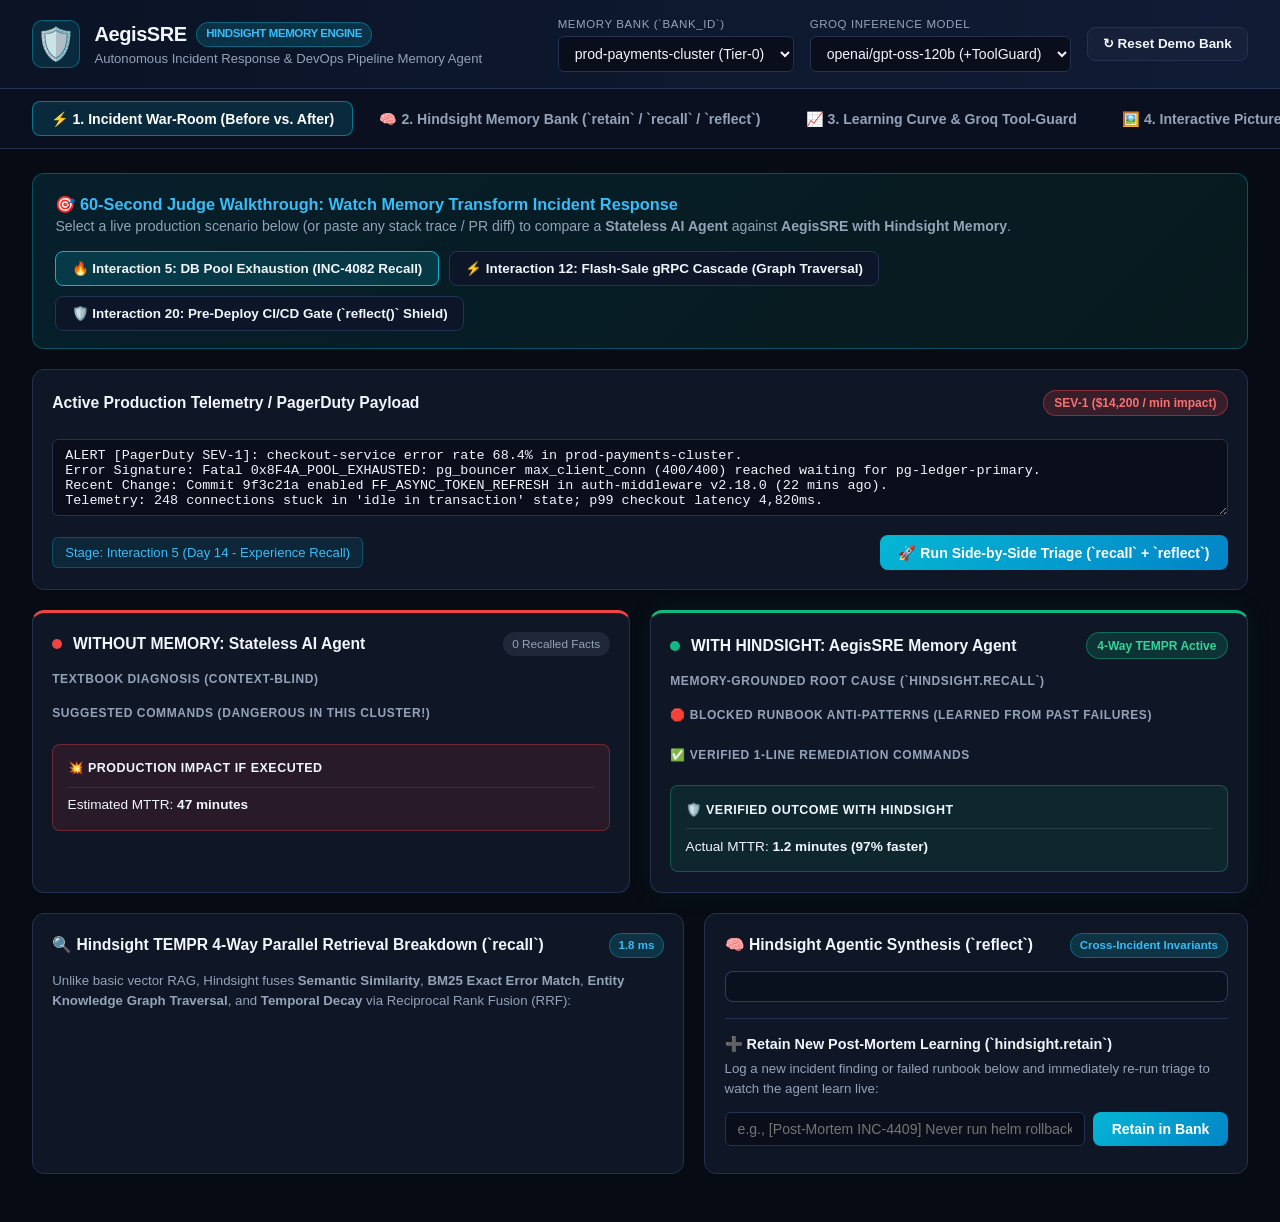
==== static/index.html @ 9fb3ab19 "Initial commit: AegisSRE Autonomous Incident Commander powered by Vectorize Hindsight & Groq" ====
<!DOCTYPE html>
<html lang="en">
<head>
  <meta charset="UTF-8" />
  <meta name="viewport" content="width=device-width, initial-scale=1.0" />
  <title>AegisSRE — Autonomous Incident Commander Powered by Vectorize Hindsight</title>
  <link rel="icon" type="image/svg+xml" href="/favicon.ico" />
  <link rel="stylesheet" href="/static/styles.css" />
</head>
<body>
  <!-- Top Command Header -->
  <header class="topbar">
    <div class="brand">
      <div class="brand-logo">🛡️</div>
      <div>
        <div class="brand-title">AegisSRE <span class="badge-accent">HINDSIGHT MEMORY ENGINE</span></div>
        <div class="brand-subtitle">Autonomous Incident Response &amp; DevOps Pipeline Memory Agent</div>
      </div>
    </div>

    <div class="controls-bar">
      <div class="control-group">
        <label for="bankSelect">Memory Bank (`bank_id`)</label>
        <select id="bankSelect">
          <option value="prod-payments-cluster">prod-payments-cluster (Tier-0)</option>
          <option value="core-platform-k8s">core-platform-k8s</option>
          <option value="global-edge-ingress">global-edge-ingress</option>
        </select>
      </div>
      <div class="control-group">
        <label for="modelSelect">Groq Inference Model</label>
        <select id="modelSelect">
          <option value="openai/gpt-oss-120b">openai/gpt-oss-120b (+ToolGuard)</option>
          <option value="qwen/qwen3-32b">qwen/qwen3-32b (+ToolGuard)</option>
        </select>
      </div>
      <button id="btnResetBank" class="btn-secondary" title="Reset memory bank to default seed state">
        ↻ Reset Demo Bank
      </button>
    </div>
  </header>

  <!-- Navigation Tabs -->
  <nav class="nav-tabs">
    <button class="nav-tab active" data-tab="tab-warroom">⚡ 1. Incident War-Room (Before vs. After)</button>
    <button class="nav-tab" data-tab="tab-memory">🧠 2. Hindsight Memory Bank (`retain` / `recall` / `reflect`)</button>
    <button class="nav-tab" data-tab="tab-curve">📈 3. Learning Curve &amp; Groq Tool-Guard</button>
    <button class="nav-tab" data-tab="tab-slides">🖼️ 4. Interactive Pictured Pitch Slides (5 Slides)</button>
  </nav>

  <!-- Main Workspace Container -->
  <main class="container">

    <!-- =====================================================================
         TAB 1: INCIDENT WAR-ROOM (SIDE-BY-SIDE STATELESS VS HINDSIGHT)
         ===================================================================== -->
    <section id="tab-warroom" class="tab-panel active">
      <div class="story-banner">
        <div>
          <h3>🎯 60-Second Judge Walkthrough: Watch Memory Transform Incident Response</h3>
          <p>Select a live production scenario below (or paste any stack trace / PR diff) to compare a <strong>Stateless AI Agent</strong> against <strong>AegisSRE with Hindsight Memory</strong>.</p>
        </div>
        <div class="preset-buttons">
          <button class="btn-preset active" data-scenario="pool_exhaustion">
            🔥 Interaction 5: DB Pool Exhaustion (INC-4082 Recall)
          </button>
          <button class="btn-preset" data-scenario="grpc_cascade">
            ⚡ Interaction 12: Flash-Sale gRPC Cascade (Graph Traversal)
          </button>
          <button class="btn-preset" data-scenario="pre_deploy_shield">
            🛡️ Interaction 20: Pre-Deploy CI/CD Gate (`reflect()` Shield)
          </button>
        </div>
      </div>

      <!-- Alert Input Box -->
      <div class="alert-composer card">
        <div class="card-header">
          <span id="scenarioTitle" class="card-title">Active Production Telemetry / PagerDuty Payload</span>
          <span id="scenarioSeverity" class="badge-danger">SEV-1 ($14,200 / min impact)</span>
        </div>
        <textarea id="alertInput" rows="4"></textarea>
        <div class="composer-actions">
          <div class="stage-pill" id="interactionStagePill">Stage: Interaction 5 (Day 14 - Experience Recall)</div>
          <div class="action-buttons">
            <button id="btnAnalyze" class="btn-primary">🚀 Run Side-by-Side Triage (`recall` + `reflect`)</button>
          </div>
        </div>
      </div>

      <!-- Side-by-Side Comparison Grid -->
      <div class="comparison-grid">
        <!-- LEFT: STATELESS AGENT -->
        <div class="card card-stateless">
          <div class="card-header">
            <div>
              <span class="status-dot dot-red"></span>
              <strong class="card-title">WITHOUT MEMORY: Stateless AI Agent</strong>
            </div>
            <span class="badge-muted">0 Recalled Facts</span>
          </div>

          <div class="section-block">
            <div class="section-label">Textbook Diagnosis (Context-Blind)</div>
            <p id="statelessDiagnosis" class="body-text"></p>
          </div>

          <div class="section-block">
            <div class="section-label">Suggested Commands (Dangerous in This Cluster!)</div>
            <div id="statelessCommands" class="code-list code-danger"></div>
          </div>

          <div class="outcome-box outcome-danger">
            <div class="outcome-header">💥 PRODUCTION IMPACT IF EXECUTED</div>
            <p id="statelessOutcome"></p>
            <div class="mttr-metric">Estimated MTTR: <strong id="statelessMttr">47 minutes</strong></div>
          </div>
        </div>

        <!-- RIGHT: HINDSIGHT AGENT -->
        <div class="card card-hindsight">
          <div class="card-header">
            <div>
              <span class="status-dot dot-green"></span>
              <strong class="card-title">WITH HINDSIGHT: AegisSRE Memory Agent</strong>
            </div>
            <span id="recallBadge" class="badge-success">4-Way TEMPR Active</span>
          </div>

          <div class="section-block">
            <div class="section-label">Memory-Grounded Root Cause (`hindsight.recall`)</div>
            <p id="hindsightDiagnosis" class="body-text"></p>
          </div>

          <div class="section-block">
            <div class="section-label">🛑 Blocked Runbook Anti-Patterns (Learned from Past Failures)</div>
            <div id="hindsightBlocked" class="blocked-list"></div>
          </div>

          <div class="section-block">
            <div class="section-label">✅ Verified 1-Line Remediation Commands</div>
            <div id="hindsightCommands" class="code-list code-success"></div>
          </div>

          <div class="outcome-box outcome-success">
            <div class="outcome-header">🛡️ VERIFIED OUTCOME WITH HINDSIGHT</div>
            <p id="hindsightOutcome"></p>
            <div class="mttr-metric">Actual MTTR: <strong id="hindsightMttr">1.2 minutes (97% faster)</strong></div>
          </div>
        </div>
      </div>

      <!-- TEMPR 4-Way Retrieval Breakdown & Hindsight Reflect Synthesis -->
      <div class="tempr-grid">
        <div class="card">
          <div class="card-header">
            <strong class="card-title">🔍 Hindsight TEMPR 4-Way Parallel Retrieval Breakdown (`recall`)</strong>
            <span id="temprLatency" class="badge-accent">1.8 ms</span>
          </div>
          <p class="muted-note">
            Unlike basic vector RAG, Hindsight fuses <strong>Semantic Similarity</strong>, <strong>BM25 Exact Error Match</strong>, <strong>Entity Knowledge Graph Traversal</strong>, and <strong>Temporal Decay</strong> via Reciprocal Rank Fusion (RRF):
          </p>
          <div id="recalledMemoriesList" class="recalled-list"></div>
        </div>

        <div class="card">
          <div class="card-header">
            <strong class="card-title">🧠 Hindsight Agentic Synthesis (`reflect`)</strong>
            <span class="badge-accent">Cross-Incident Invariants</span>
          </div>
          <div id="reflectSynthesisBox" class="reflect-box"></div>

          <div class="quick-retain-box">
            <h4>➕ Retain New Post-Mortem Learning (`hindsight.retain`)</h4>
            <p class="muted-note">Log a new incident finding or failed runbook below and immediately re-run triage to watch the agent learn live:</p>
            <div class="inline-form">
              <input type="text" id="quickRetainInput" placeholder="e.g., [Post-Mortem INC-4409] Never run helm rollback on payment-gateway-grpc during schema migration; drain Envoy listeners first." />
              <button id="btnQuickRetain" class="btn-primary">Retain in Bank</button>
            </div>
            <div id="quickRetainStatus" class="status-toast"></div>
          </div>
        </div>
      </div>
    </section>

    <!-- =====================================================================
         TAB 2: HINDSIGHT BIOMIMETIC MEMORY EXPLORER & KNOWLEDGE GRAPH
         ===================================================================== -->
    <section id="tab-memory" class="tab-panel">
      <div class="memory-stats-row">
        <div class="stat-card">
          <div class="stat-label">Total Bank Memories</div>
          <div class="stat-value" id="statTotalMemories">6</div>
          <div class="stat-sub">Isolated by `bank_id`</div>
        </div>
        <div class="stat-card stat-world">
          <div class="stat-label">🌐 `world` Facts</div>
          <div class="stat-value" id="statWorldCount">2</div>
          <div class="stat-sub">Service Topology &amp; SLAs</div>
        </div>
        <div class="stat-card stat-exp">
          <div class="stat-label">🔥 `experience` Facts</div>
          <div class="stat-value" id="statExpCount">3</div>
          <div class="stat-sub">Post-Mortems &amp; Failed Runbooks</div>
        </div>
        <div class="stat-card stat-obs">
          <div class="stat-label">💡 `observation` Facts</div>
          <div class="stat-value" id="statObsCount">1</div>
          <div class="stat-sub">Synthesized by `reflect()`</div>
        </div>
      </div>

      <div class="explorer-grid">
        <!-- Left: Memory Bank Records & Filter -->
        <div class="card">
          <div class="card-header">
            <strong class="card-title">Biomimetic Memory Bank Inspector</strong>
            <div class="filter-pills">
              <button class="pill active" data-filter="all">All</button>
              <button class="pill" data-filter="world">world</button>
              <button class="pill" data-filter="experience">experience</button>
              <button class="pill" data-filter="observation">observation</button>
            </div>
          </div>
          <div id="bankMemoriesContainer" class="bank-memories-list"></div>
        </div>

        <!-- Right: Entity Knowledge Graph & Live Reflect Trigger -->
        <div class="card">
          <div class="card-header">
            <strong class="card-title">🕸️ Hindsight Entity Knowledge Graph (2-Hop Blast Radius)</strong>
            <button id="btnTriggerReflect" class="btn-secondary">✨ Run `reflect()` &amp; Persist Observation</button>
          </div>
          <svg id="knowledgeGraphSvg" viewBox="0 0 640 360" class="graph-svg"></svg>
          <div class="graph-legend">
            <span><i class="dot service-dot"></i> Microservice / Infra</span>
            <span><i class="dot inc-dot"></i> Incident ID (`INC-*`)</span>
            <span><i class="dot err-dot"></i> Error Signature / Flag</span>
          </div>
        </div>
      </div>
    </section>

    <!-- =====================================================================
         TAB 3: LEARNING CURVE & GROQ FUNCTION-CALLING SELF-HEALING
         ===================================================================== -->
    <section id="tab-curve" class="tab-panel">
      <div class="card">
        <div class="card-header">
          <strong class="card-title">📈 The Hindsight Learning Curve: Interaction 1 → Interaction 5 → Interaction 20</strong>
          <span class="badge-success">MTTR Reduced by 98.5%</span>
        </div>
        <div id="learningCurveStages" class="curve-stages-grid"></div>
      </div>

      <div class="card" style="margin-top: 1.5rem;">
        <div class="card-header">
          <div>
            <strong class="card-title">🛠️ Groq Function-Calling Self-Healing Guard (`openai/gpt-oss-120b` &amp; `qwen/qwen3-32b`)</strong>
          </div>
          <button id="btnRunToolGuardTest" class="btn-primary">⚡ Test Live Malformed Tool-Call Recovery</button>
        </div>
        <p class="muted-note">
          Open-weights reasoning models (`qwen/qwen3-32b` and `openai/gpt-oss-120b`) frequently emit `&lt;think&gt;...&lt;/think&gt;` tags, markdown fences, trailing commas, or truncated JSON during tool invocations. `GroqToolCallGuard` intercepts and repairs these payloads before they hit Hindsight:
        </p>
        <div id="toolGuardOutput" class="tool-guard-grid"></div>
      </div>
    </section>

    <!-- =====================================================================
         TAB 4: INTERACTIVE PICTURED PRESENTATION SLIDES
         ===================================================================== -->
    <section id="tab-slides" class="tab-panel">
      <div class="slides-viewer card">
        <div class="slides-toolbar">
          <div>
            <strong id="slideHeaderTitle" class="card-title">Slide 1 of 5: The $14,000/Minute Amnesia Problem</strong>
          </div>
          <div class="slides-controls">
            <button id="btnPrevSlide" class="btn-secondary">◀ Previous Slide</button>
            <div id="slideDots" class="slide-dots"></div>
            <button id="btnNextSlide" class="btn-primary">Next Slide ▶</button>
          </div>
        </div>

        <div class="slide-frame">
          <img id="slideImage" src="/static/slides/slide_1_problem.jpg" alt="Presentation Slide" class="slide-img" />
        </div>

        <div class="slide-caption-box">
          <div class="slide-caption-header">🎙️ Judge Pitch &amp; Speaker Notes</div>
          <p id="slideSpeakerNotes"></p>
        </div>
      </div>
    </section>

  </main>

  <script src="/static/app.js"></script>
</body>
</html>
---- static/styles.css ----
:root {
  --bg-main: #070b14;
  --bg-card: #0f1626;
  --bg-card-elevated: #162038;
  --border-subtle: #233252;
  --text-primary: #f0f6fc;
  --text-secondary: #94a3b8;
  --accent-cyan: #06b6d4;
  --accent-emerald: #10b981;
  --accent-danger: #ef4444;
  --accent-amber: #f59e0b;
  --accent-purple: #8b5cf6;
}

* {
  box-sizing: border-box;
  margin: 0;
  padding: 0;
}

body {
  background-color: var(--bg-main);
  color: var(--text-primary);
  font-family: -apple-system, BlinkMacSystemFont, "Segoe UI", Roboto, Inter, sans-serif;
  line-height: 1.5;
  min-height: 100vh;
}

/* Header */
.topbar {
  display: flex;
  justify-content: space-between;
  align-items: center;
  padding: 1rem 2rem;
  background: linear-gradient(90deg, #0b1325 0%, #101c35 100%);
  border-bottom: 1px solid var(--border-subtle);
  flex-wrap: wrap;
  gap: 1rem;
}

.brand {
  display: flex;
  align-items: center;
  gap: 0.9rem;
}

.brand-logo {
  font-size: 2rem;
  background: rgba(6, 182, 212, 0.14);
  border: 1px solid rgba(6, 182, 212, 0.4);
  width: 48px;
  height: 48px;
  display: flex;
  align-items: center;
  justify-content: center;
  border-radius: 10px;
}

.brand-title {
  font-size: 1.25rem;
  font-weight: 700;
  letter-spacing: -0.02em;
  display: flex;
  align-items: center;
  gap: 0.6rem;
}

.brand-subtitle {
  font-size: 0.82rem;
  color: var(--text-secondary);
}

.controls-bar {
  display: flex;
  align-items: center;
  gap: 1rem;
  flex-wrap: wrap;
}

.control-group {
  display: flex;
  flex-direction: column;
  gap: 0.2rem;
}

.control-group label {
  font-size: 0.72rem;
  color: var(--text-secondary);
  text-transform: uppercase;
  letter-spacing: 0.05em;
}

select, input[type="text"], textarea {
  background: #090e1a;
  color: var(--text-primary);
  border: 1px solid var(--border-subtle);
  border-radius: 6px;
  padding: 0.48rem 0.75rem;
  font-size: 0.88rem;
  font-family: inherit;
}

textarea {
  width: 100%;
  font-family: "JetBrains Mono", Consolas, monospace;
  font-size: 0.84rem;
  resize: vertical;
  margin-top: 0.6rem;
}

/* Navigation Tabs */
.nav-tabs {
  display: flex;
  gap: 0.5rem;
  padding: 0.75rem 2rem;
  background: #0a101f;
  border-bottom: 1px solid var(--border-subtle);
  overflow-x: auto;
}

.nav-tab {
  background: transparent;
  color: var(--text-secondary);
  border: 1px solid transparent;
  padding: 0.55rem 1.1rem;
  border-radius: 8px;
  cursor: pointer;
  font-weight: 600;
  font-size: 0.88rem;
  transition: all 0.18s ease;
  white-space: nowrap;
}

.nav-tab:hover {
  color: var(--text-primary);
  background: rgba(255, 255, 255, 0.04);
}

.nav-tab.active {
  color: #fff;
  background: rgba(6, 182, 212, 0.16);
  border-color: rgba(6, 182, 212, 0.55);
}

/* Container & Tabs */
.container {
  max-width: 1440px;
  margin: 0 auto;
  padding: 1.5rem 2rem 3rem;
}

.tab-panel {
  display: none;
}

.tab-panel.active {
  display: block;
}

/* Story Banner */
.story-banner {
  background: linear-gradient(135deg, rgba(6, 182, 212, 0.12), rgba(16, 185, 129, 0.09));
  border: 1px solid rgba(6, 182, 212, 0.35);
  border-radius: 12px;
  padding: 1.1rem 1.4rem;
  margin-bottom: 1.25rem;
  display: flex;
  flex-direction: column;
  gap: 0.85rem;
}

.story-banner h3 {
  font-size: 1.02rem;
  color: #38bdf8;
}

.story-banner p {
  font-size: 0.88rem;
  color: var(--text-secondary);
}

.preset-buttons {
  display: flex;
  gap: 0.65rem;
  flex-wrap: wrap;
}

.btn-preset {
  background: #0d1629;
  color: var(--text-primary);
  border: 1px solid var(--border-subtle);
  padding: 0.55rem 0.95rem;
  border-radius: 8px;
  cursor: pointer;
  font-size: 0.84rem;
  font-weight: 600;
  transition: all 0.15s;
}

.btn-preset.active, .btn-preset:hover {
  border-color: var(--accent-cyan);
  background: rgba(6, 182, 212, 0.18);
}

/* Buttons & Badges */
.btn-primary {
  background: linear-gradient(135deg, #06b6d4, #0284c7);
  color: #fff;
  border: none;
  padding: 0.58rem 1.15rem;
  border-radius: 8px;
  font-weight: 600;
  font-size: 0.88rem;
  cursor: pointer;
}

.btn-primary:hover {
  filter: brightness(1.1);
}

.btn-secondary {
  background: var(--bg-card-elevated);
  color: var(--text-primary);
  border: 1px solid var(--border-subtle);
  padding: 0.52rem 0.95rem;
  border-radius: 8px;
  font-weight: 600;
  font-size: 0.84rem;
  cursor: pointer;
}

.badge-accent {
  background: rgba(6, 182, 212, 0.18);
  color: #38bdf8;
  border: 1px solid rgba(6, 182, 212, 0.4);
  font-size: 0.72rem;
  padding: 0.18rem 0.55rem;
  border-radius: 999px;
  font-weight: 600;
}

.badge-danger {
  background: rgba(239, 68, 68, 0.18);
  color: #f87171;
  border: 1px solid rgba(239, 68, 68, 0.45);
  font-size: 0.75rem;
  padding: 0.2rem 0.65rem;
  border-radius: 999px;
  font-weight: 700;
}

.badge-success {
  background: rgba(16, 185, 129, 0.18);
  color: #34d399;
  border: 1px solid rgba(16, 185, 129, 0.45);
  font-size: 0.75rem;
  padding: 0.2rem 0.65rem;
  border-radius: 999px;
  font-weight: 700;
}

.badge-muted {
  background: rgba(148, 163, 184, 0.12);
  color: var(--text-secondary);
  font-size: 0.74rem;
  padding: 0.2rem 0.6rem;
  border-radius: 999px;
}

/* Cards */
.card {
  background: var(--bg-card);
  border: 1px solid var(--border-subtle);
  border-radius: 12px;
  padding: 1.2rem;
}

.card-header {
  display: flex;
  justify-content: space-between;
  align-items: center;
  margin-bottom: 0.85rem;
  gap: 0.5rem;
  flex-wrap: wrap;
}

.card-title {
  font-size: 0.98rem;
  font-weight: 700;
}

.composer-actions {
  display: flex;
  justify-content: space-between;
  align-items: center;
  margin-top: 0.75rem;
  flex-wrap: wrap;
  gap: 0.75rem;
}

.stage-pill {
  font-size: 0.82rem;
  color: #38bdf8;
  background: rgba(6, 182, 212, 0.1);
  padding: 0.3rem 0.75rem;
  border-radius: 6px;
  border: 1px solid rgba(6, 182, 212, 0.3);
}

/* Side-by-Side Comparison Grid */
.comparison-grid {
  display: grid;
  grid-template-columns: 1fr 1fr;
  gap: 1.25rem;
  margin-top: 1.25rem;
}

@media (max-width: 980px) {
  .comparison-grid, .tempr-grid, .explorer-grid {
    grid-template-columns: 1fr;
  }
}

.card-stateless {
  border-top: 3px solid var(--accent-danger);
}

.card-hindsight {
  border-top: 3px solid var(--accent-emerald);
  box-shadow: 0 0 28px rgba(16, 185, 129, 0.08);
}

.status-dot {
  display: inline-block;
  width: 10px;
  height: 10px;
  border-radius: 50%;
  margin-right: 0.4rem;
}

.dot-red { background: var(--accent-danger); }
.dot-green { background: var(--accent-emerald); }

.section-block {
  margin-bottom: 1rem;
}

.section-label {
  font-size: 0.75rem;
  text-transform: uppercase;
  letter-spacing: 0.05em;
  color: var(--text-secondary);
  margin-bottom: 0.35rem;
  font-weight: 700;
}

.body-text {
  font-size: 0.9rem;
  color: var(--text-primary);
}

.code-list {
  display: flex;
  flex-direction: column;
  gap: 0.45rem;
}

.code-item {
  font-family: "JetBrains Mono", Consolas, monospace;
  font-size: 0.8rem;
  padding: 0.5rem 0.7rem;
  border-radius: 6px;
  background: #070b14;
  overflow-x: auto;
}

.code-danger .code-item {
  border-left: 3px solid var(--accent-danger);
  color: #fca5a5;
}

.code-success .code-item {
  border-left: 3px solid var(--accent-emerald);
  color: #6ee7b7;
}

.blocked-list {
  display: flex;
  flex-direction: column;
  gap: 0.4rem;
}

.blocked-item {
  font-size: 0.83rem;
  padding: 0.45rem 0.7rem;
  border-radius: 6px;
  background: rgba(245, 158, 11, 0.12);
  border-left: 3px solid var(--accent-amber);
  color: #fcd34d;
}

.outcome-box {
  padding: 0.9rem;
  border-radius: 8px;
  font-size: 0.86rem;
}

.outcome-danger {
  background: rgba(239, 68, 68, 0.11);
  border: 1px solid rgba(239, 68, 68, 0.35);
}

.outcome-success {
  background: rgba(16, 185, 129, 0.11);
  border: 1px solid rgba(16, 185, 129, 0.35);
}

.outcome-header {
  font-weight: 700;
  font-size: 0.78rem;
  margin-bottom: 0.3rem;
  letter-spacing: 0.04em;
}

.mttr-metric {
  margin-top: 0.55rem;
  padding-top: 0.45rem;
  border-top: 1px solid rgba(255, 255, 255, 0.1);
  font-size: 0.85rem;
}

/* TEMPR & Reflect Grid */
.tempr-grid {
  display: grid;
  grid-template-columns: 1.2fr 1fr;
  gap: 1.25rem;
  margin-top: 1.25rem;
}

.muted-note {
  font-size: 0.83rem;
  color: var(--text-secondary);
  margin-bottom: 0.8rem;
}

.recalled-list {
  display: flex;
  flex-direction: column;
  gap: 0.75rem;
}

.recalled-card {
  background: #0a101f;
  border: 1px solid var(--border-subtle);
  border-radius: 8px;
  padding: 0.75rem;
}

.recalled-top {
  display: flex;
  justify-content: space-between;
  align-items: center;
  margin-bottom: 0.4rem;
}

.type-badge {
  font-size: 0.7rem;
  font-weight: 700;
  text-transform: uppercase;
  padding: 0.12rem 0.5rem;
  border-radius: 4px;
}

.type-world { background: rgba(6, 182, 212, 0.2); color: #38bdf8; }
.type-experience { background: rgba(245, 158, 11, 0.2); color: #fbbf24; }
.type-observation { background: rgba(139, 92, 246, 0.2); color: #c4b5fd; }

.score-bars {
  display: grid;
  grid-template-columns: repeat(4, 1fr);
  gap: 0.5rem;
  margin-top: 0.55rem;
  font-size: 0.72rem;
  color: var(--text-secondary);
}

.score-bar-track {
  height: 5px;
  background: #1e293b;
  border-radius: 3px;
  margin-top: 2px;
  overflow: hidden;
}

.score-bar-fill {
  height: 100%;
  background: var(--accent-cyan);
}

.reflect-box {
  background: #09101e;
  border: 1px solid rgba(139, 92, 246, 0.4);
  border-radius: 8px;
  padding: 0.9rem;
  font-size: 0.86rem;
  white-space: pre-line;
  margin-bottom: 1rem;
}

.quick-retain-box {
  border-top: 1px solid var(--border-subtle);
  padding-top: 0.9rem;
}

.quick-retain-box h4 {
  font-size: 0.9rem;
  margin-bottom: 0.25rem;
}

.inline-form {
  display: flex;
  gap: 0.5rem;
}

.inline-form input {
  flex: 1;
}

.status-toast {
  margin-top: 0.5rem;
  font-size: 0.82rem;
  color: #34d399;
}

/* Tab 2: Memory Explorer */
.memory-stats-row {
  display: grid;
  grid-template-columns: repeat(4, 1fr);
  gap: 1rem;
  margin-bottom: 1.25rem;
}

.stat-card {
  background: var(--bg-card);
  border: 1px solid var(--border-subtle);
  border-radius: 10px;
  padding: 1rem;
}

.stat-value {
  font-size: 1.8rem;
  font-weight: 800;
  margin: 0.2rem 0;
}

.stat-label {
  font-size: 0.8rem;
  color: var(--text-secondary);
}

.stat-sub {
  font-size: 0.74rem;
  color: var(--text-secondary);
}

.explorer-grid {
  display: grid;
  grid-template-columns: 1.1fr 1fr;
  gap: 1.25rem;
}

.filter-pills {
  display: flex;
  gap: 0.35rem;
}

.pill {
  background: #090e1a;
  color: var(--text-secondary);
  border: 1px solid var(--border-subtle);
  padding: 0.25rem 0.65rem;
  border-radius: 999px;
  font-size: 0.76rem;
  cursor: pointer;
}

.pill.active {
  background: var(--accent-cyan);
  color: #000;
  font-weight: 700;
}

.bank-memories-list {
  display: flex;
  flex-direction: column;
  gap: 0.65rem;
  max-height: 440px;
  overflow-y: auto;
}

.graph-svg {
  width: 100%;
  height: 360px;
  background: #070b14;
  border: 1px solid var(--border-subtle);
  border-radius: 8px;
}

.graph-legend {
  display: flex;
  gap: 1.2rem;
  margin-top: 0.6rem;
  font-size: 0.78rem;
  color: var(--text-secondary);
}

.dot {
  display: inline-block;
  width: 10px;
  height: 10px;
  border-radius: 50%;
  margin-right: 4px;
}
.service-dot { background: #06b6d4; }
.inc-dot { background: #f59e0b; }
.err-dot { background: #ef4444; }

/* Tab 3: Curve & Tool Guard */
.curve-stages-grid {
  display: grid;
  grid-template-columns: repeat(3, 1fr);
  gap: 1rem;
}

.curve-stage-card {
  background: #0a101f;
  border: 1px solid var(--border-subtle);
  border-radius: 10px;
  padding: 1rem;
}

.tool-guard-grid {
  display: grid;
  grid-template-columns: 1fr 1fr;
  gap: 1rem;
}

/* Tab 4: Interactive Slide Viewer */
.slides-viewer {
  max-width: 1120px;
  margin: 0 auto;
}

.slides-toolbar {
  display: flex;
  justify-content: space-between;
  align-items: center;
  margin-bottom: 1rem;
  flex-wrap: wrap;
  gap: 0.75rem;
}

.slides-controls {
  display: flex;
  align-items: center;
  gap: 0.75rem;
}

.slide-dots {
  display: flex;
  gap: 0.4rem;
}

.slide-dot {
  width: 10px;
  height: 10px;
  border-radius: 50%;
  background: var(--border-subtle);
  cursor: pointer;
}

.slide-dot.active {
  background: var(--accent-cyan);
  transform: scale(1.25);
}

.slide-frame {
  width: 100%;
  border-radius: 10px;
  overflow: hidden;
  border: 1px solid var(--border-subtle);
  background: #000;
}

.slide-img {
  width: 100%;
  height: auto;
  display: block;
}

.slide-caption-box {
  margin-top: 1rem;
  background: #0a101f;
  border-left: 4px solid var(--accent-cyan);
  padding: 0.9rem 1.1rem;
  border-radius: 6px;
}

.slide-caption-header {
  font-size: 0.78rem;
  font-weight: 700;
  text-transform: uppercase;
  color: #38bdf8;
  margin-bottom: 0.3rem;
}
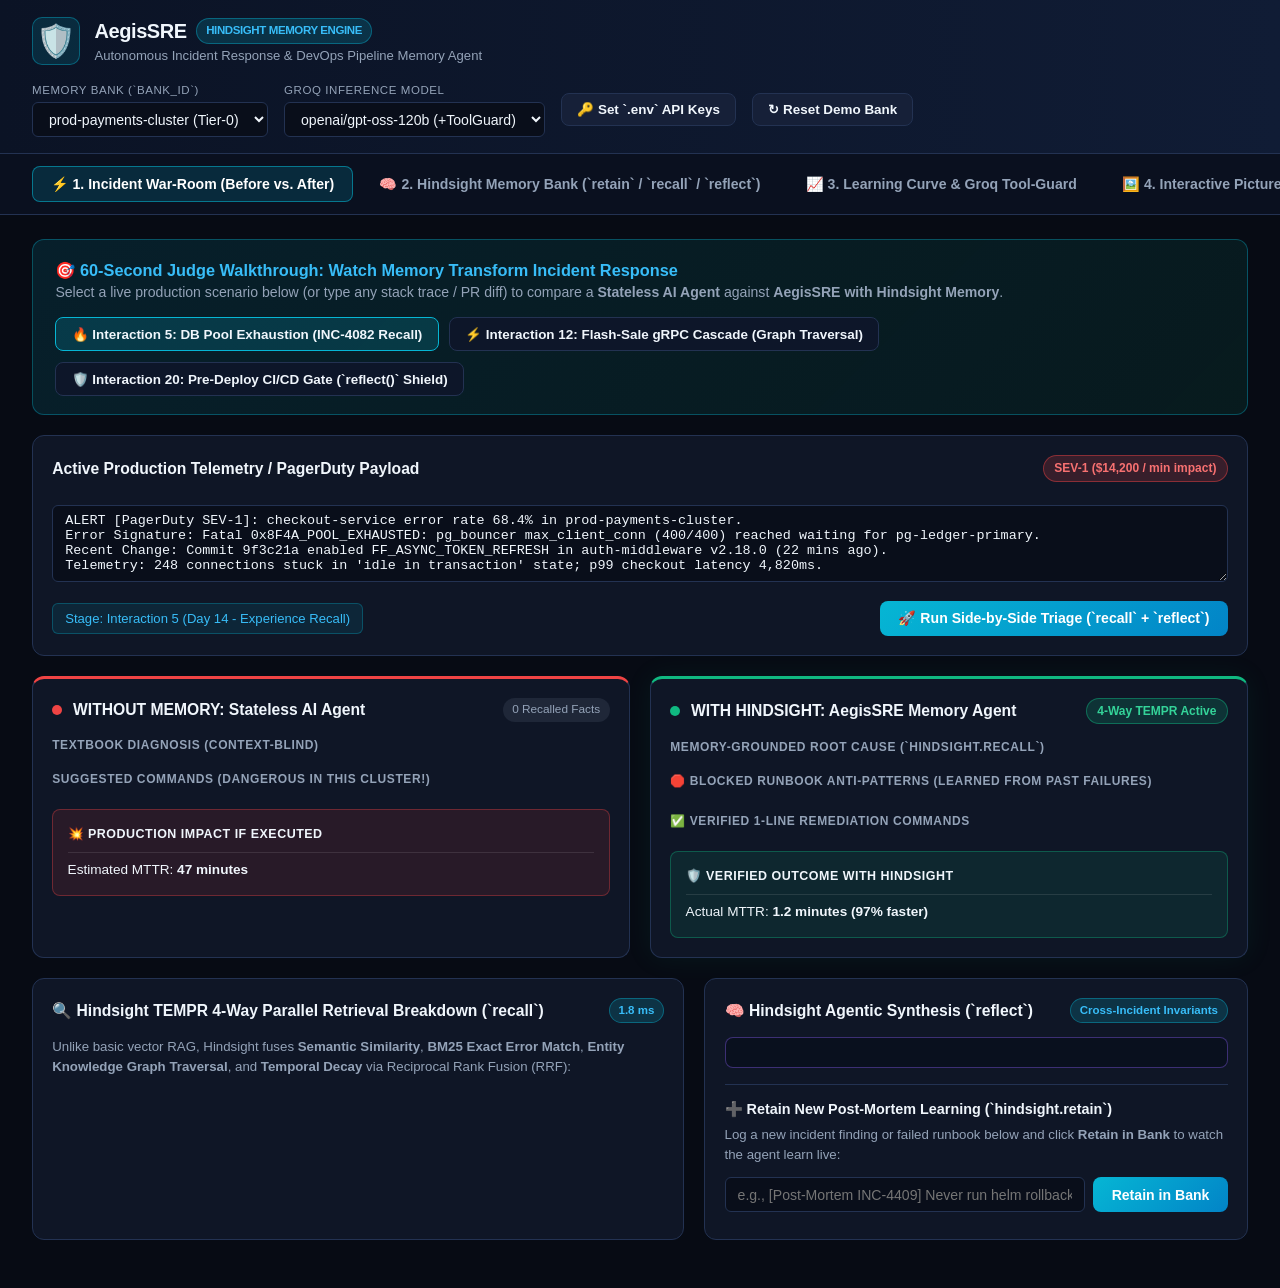
==== commit 334684f7: "Add automatic .env loader, UI API key drawer, and CSP-safe button listeners" ====
--- a/static/index.html
+++ b/static/index.html
@@ -5,9 +5,12 @@
   <meta name="viewport" content="width=device-width, initial-scale=1.0" />
   <title>AegisSRE — Autonomous Incident Commander Powered by Vectorize Hindsight</title>
   <link rel="icon" type="image/svg+xml" href="/favicon.ico" />
-  <link rel="stylesheet" href="/static/styles.css" />
+  <link rel="stylesheet" href="styles.css" onerror="this.onerror=null;this.href='/static/styles.css';" />
 </head>
 <body>
+  <!-- Floating Action Toast -->
+  <div id="globalToast" class="global-toast hidden"></div>
+
   <!-- Top Command Header -->
   <header class="topbar">
     <div class="brand">
@@ -34,18 +37,39 @@
           <option value="qwen/qwen3-32b">qwen/qwen3-32b (+ToolGuard)</option>
         </select>
       </div>
-      <button id="btnResetBank" class="btn-secondary" title="Reset memory bank to default seed state">
+      <button type="button" id="btnToggleEnvPanel" class="btn-secondary" title="Configure GROQ_API_KEY and HINDSIGHT_API_KEY in local .env">
+        🔑 <span id="envStatusLabel">Set `.env` API Keys</span>
+      </button>
+      <button type="button" id="btnResetBank" class="btn-secondary" title="Reset memory bank to default seed state">
         ↻ Reset Demo Bank
       </button>
     </div>
   </header>
 
+  <!-- Collapsible Local .env API Key Setup Drawer -->
+  <div id="envConfigPanel" class="env-drawer hidden">
+    <div class="env-drawer-inner">
+      <div>
+        <strong>🔐 Local `.env` Credentials Manager (Saved privately to `.env` — Git-Ignored)</strong>
+        <p class="muted-note" style="margin-bottom:0.5rem;">
+          Paste your <code>GROQ_API_KEY</code> (free at <a href="https://console.groq.com/keys" target="_blank" rel="noreferrer" style="color:#38bdf8;">console.groq.com/keys</a>) and optional <code>HINDSIGHT_API_KEY</code> (promo code <code>MEMHACK99</code>) to run live cloud LLM &amp; Hindsight calls:
+        </p>
+      </div>
+      <div class="env-inputs-row">
+        <input type="password" id="inputGroqKey" placeholder="GROQ_API_KEY (gsk_...)" autocomplete="off" />
+        <input type="password" id="inputHindsightKey" placeholder="HINDSIGHT_API_KEY (optional)" autocomplete="off" />
+        <button type="button" id="btnSaveEnvKeys" class="btn-primary">💾 Save to `.env`</button>
+        <button type="button" id="btnCloseEnvPanel" class="btn-secondary">✕ Close</button>
+      </div>
+    </div>
+  </div>
+
   <!-- Navigation Tabs -->
   <nav class="nav-tabs">
-    <button class="nav-tab active" data-tab="tab-warroom">⚡ 1. Incident War-Room (Before vs. After)</button>
-    <button class="nav-tab" data-tab="tab-memory">🧠 2. Hindsight Memory Bank (`retain` / `recall` / `reflect`)</button>
-    <button class="nav-tab" data-tab="tab-curve">📈 3. Learning Curve &amp; Groq Tool-Guard</button>
-    <button class="nav-tab" data-tab="tab-slides">🖼️ 4. Interactive Pictured Pitch Slides (5 Slides)</button>
+    <button type="button" class="nav-tab active" data-tab="tab-warroom">⚡ 1. Incident War-Room (Before vs. After)</button>
+    <button type="button" class="nav-tab" data-tab="tab-memory">🧠 2. Hindsight Memory Bank (`retain` / `recall` / `reflect`)</button>
+    <button type="button" class="nav-tab" data-tab="tab-curve">📈 3. Learning Curve &amp; Groq Tool-Guard</button>
+    <button type="button" class="nav-tab" data-tab="tab-slides">🖼️ 4. Interactive Pictured Pitch Slides (5 Slides)</button>
   </nav>
 
   <!-- Main Workspace Container -->
@@ -58,16 +82,16 @@
       <div class="story-banner">
         <div>
           <h3>🎯 60-Second Judge Walkthrough: Watch Memory Transform Incident Response</h3>
-          <p>Select a live production scenario below (or paste any stack trace / PR diff) to compare a <strong>Stateless AI Agent</strong> against <strong>AegisSRE with Hindsight Memory</strong>.</p>
+          <p>Select a live production scenario below (or type any stack trace / PR diff) to compare a <strong>Stateless AI Agent</strong> against <strong>AegisSRE with Hindsight Memory</strong>.</p>
         </div>
         <div class="preset-buttons">
-          <button class="btn-preset active" data-scenario="pool_exhaustion">
+          <button type="button" class="btn-preset active" data-scenario="pool_exhaustion">
             🔥 Interaction 5: DB Pool Exhaustion (INC-4082 Recall)
           </button>
-          <button class="btn-preset" data-scenario="grpc_cascade">
+          <button type="button" class="btn-preset" data-scenario="grpc_cascade">
             ⚡ Interaction 12: Flash-Sale gRPC Cascade (Graph Traversal)
           </button>
-          <button class="btn-preset" data-scenario="pre_deploy_shield">
+          <button type="button" class="btn-preset" data-scenario="pre_deploy_shield">
             🛡️ Interaction 20: Pre-Deploy CI/CD Gate (`reflect()` Shield)
           </button>
         </div>
@@ -83,13 +107,13 @@
         <div class="composer-actions">
           <div class="stage-pill" id="interactionStagePill">Stage: Interaction 5 (Day 14 - Experience Recall)</div>
           <div class="action-buttons">
-            <button id="btnAnalyze" class="btn-primary">🚀 Run Side-by-Side Triage (`recall` + `reflect`)</button>
+            <button type="button" id="btnAnalyze" class="btn-primary">🚀 Run Side-by-Side Triage (`recall` + `reflect`)</button>
           </div>
         </div>
       </div>
 
       <!-- Side-by-Side Comparison Grid -->
-      <div class="comparison-grid">
+      <div class="comparison-grid" id="comparisonGrid">
         <!-- LEFT: STATELESS AGENT -->
         <div class="card card-stateless">
           <div class="card-header">
@@ -142,6 +166,12 @@
             <div id="hindsightCommands" class="code-list code-success"></div>
           </div>
 
+          <!-- Live Groq Output Box (Shown when GROQ_API_KEY is active) -->
+          <div id="groqLiveBox" class="section-block hidden">
+            <div class="section-label" style="color:#38bdf8;">⚡ Live Groq LLM Commander Brief</div>
+            <div id="groqLiveContent" class="reflect-box" style="margin-bottom:0.5rem;"></div>
+          </div>
+
           <div class="outcome-box outcome-success">
             <div class="outcome-header">🛡️ VERIFIED OUTCOME WITH HINDSIGHT</div>
             <p id="hindsightOutcome"></p>
@@ -172,10 +202,10 @@
 
           <div class="quick-retain-box">
             <h4>➕ Retain New Post-Mortem Learning (`hindsight.retain`)</h4>
-            <p class="muted-note">Log a new incident finding or failed runbook below and immediately re-run triage to watch the agent learn live:</p>
+            <p class="muted-note">Log a new incident finding or failed runbook below and click <strong>Retain in Bank</strong> to watch the agent learn live:</p>
             <div class="inline-form">
               <input type="text" id="quickRetainInput" placeholder="e.g., [Post-Mortem INC-4409] Never run helm rollback on payment-gateway-grpc during schema migration; drain Envoy listeners first." />
-              <button id="btnQuickRetain" class="btn-primary">Retain in Bank</button>
+              <button type="button" id="btnQuickRetain" class="btn-primary">Retain in Bank</button>
             </div>
             <div id="quickRetainStatus" class="status-toast"></div>
           </div>
@@ -216,10 +246,10 @@
           <div class="card-header">
             <strong class="card-title">Biomimetic Memory Bank Inspector</strong>
             <div class="filter-pills">
-              <button class="pill active" data-filter="all">All</button>
-              <button class="pill" data-filter="world">world</button>
-              <button class="pill" data-filter="experience">experience</button>
-              <button class="pill" data-filter="observation">observation</button>
+              <button type="button" class="pill active" data-filter="all">All</button>
+              <button type="button" class="pill" data-filter="world">world</button>
+              <button type="button" class="pill" data-filter="experience">experience</button>
+              <button type="button" class="pill" data-filter="observation">observation</button>
             </div>
           </div>
           <div id="bankMemoriesContainer" class="bank-memories-list"></div>
@@ -229,7 +259,7 @@
         <div class="card">
           <div class="card-header">
             <strong class="card-title">🕸️ Hindsight Entity Knowledge Graph (2-Hop Blast Radius)</strong>
-            <button id="btnTriggerReflect" class="btn-secondary">✨ Run `reflect()` &amp; Persist Observation</button>
+            <button type="button" id="btnTriggerReflect" class="btn-secondary">✨ Run `reflect()` &amp; Persist Observation</button>
           </div>
           <svg id="knowledgeGraphSvg" viewBox="0 0 640 360" class="graph-svg"></svg>
           <div class="graph-legend">
@@ -258,7 +288,7 @@
           <div>
             <strong class="card-title">🛠️ Groq Function-Calling Self-Healing Guard (`openai/gpt-oss-120b` &amp; `qwen/qwen3-32b`)</strong>
           </div>
-          <button id="btnRunToolGuardTest" class="btn-primary">⚡ Test Live Malformed Tool-Call Recovery</button>
+          <button type="button" id="btnRunToolGuardTest" class="btn-primary">⚡ Test Live Malformed Tool-Call Recovery</button>
         </div>
         <p class="muted-note">
           Open-weights reasoning models (`qwen/qwen3-32b` and `openai/gpt-oss-120b`) frequently emit `&lt;think&gt;...&lt;/think&gt;` tags, markdown fences, trailing commas, or truncated JSON during tool invocations. `GroqToolCallGuard` intercepts and repairs these payloads before they hit Hindsight:
@@ -277,9 +307,9 @@
             <strong id="slideHeaderTitle" class="card-title">Slide 1 of 5: The $14,000/Minute Amnesia Problem</strong>
           </div>
           <div class="slides-controls">
-            <button id="btnPrevSlide" class="btn-secondary">◀ Previous Slide</button>
+            <button type="button" id="btnPrevSlide" class="btn-secondary">◀ Previous Slide</button>
             <div id="slideDots" class="slide-dots"></div>
-            <button id="btnNextSlide" class="btn-primary">Next Slide ▶</button>
+            <button type="button" id="btnNextSlide" class="btn-primary">Next Slide ▶</button>
           </div>
         </div>
 
@@ -296,7 +326,6 @@
 
   </main>
 
-  <script src="/static/app.js"></script>
+  <script src="app.js" onerror="var s=document.createElement('script');s.src='/static/app.js';document.body.appendChild(s);"></script>
 </body>
 </html>
-
--- a/static/styles.css
+++ b/static/styles.css
@@ -714,3 +714,62 @@
   margin-bottom: 0.3rem;
 }
 
+.hidden {
+  display: none !important;
+}
+
+.global-toast {
+  position: fixed;
+  bottom: 1.5rem;
+  right: 1.5rem;
+  z-index: 9999;
+  background: linear-gradient(135deg, #059669, #0d9488);
+  color: #fff;
+  padding: 0.75rem 1.25rem;
+  border-radius: 10px;
+  font-size: 0.86rem;
+  font-weight: 600;
+  box-shadow: 0 10px 30px rgba(0, 0, 0, 0.55);
+  border: 1px solid rgba(52, 211, 153, 0.5);
+  transition: all 0.2s ease;
+}
+
+.env-drawer {
+  background: #0c1528;
+  border-bottom: 1px solid #06b6d4;
+  padding: 1rem 2rem;
+}
+
+.env-drawer-inner {
+  max-width: 1440px;
+  margin: 0 auto;
+  display: flex;
+  flex-direction: column;
+  gap: 0.5rem;
+}
+
+.env-inputs-row {
+  display: flex;
+  gap: 0.65rem;
+  flex-wrap: wrap;
+}
+
+.env-inputs-row input {
+  min-width: 280px;
+  flex: 1;
+  background: #070b14;
+  color: #f0f6fc;
+  border: 1px solid #233252;
+  border-radius: 6px;
+  padding: 0.5rem 0.75rem;
+}
+
+@keyframes pulseHighlight {
+  0% { box-shadow: 0 0 0 0 rgba(6, 182, 212, 0.55); }
+  100% { box-shadow: 0 0 0 12px rgba(6, 182, 212, 0); }
+}
+
+.flash-pulse {
+  animation: pulseHighlight 0.65s ease-out;
+}
+
